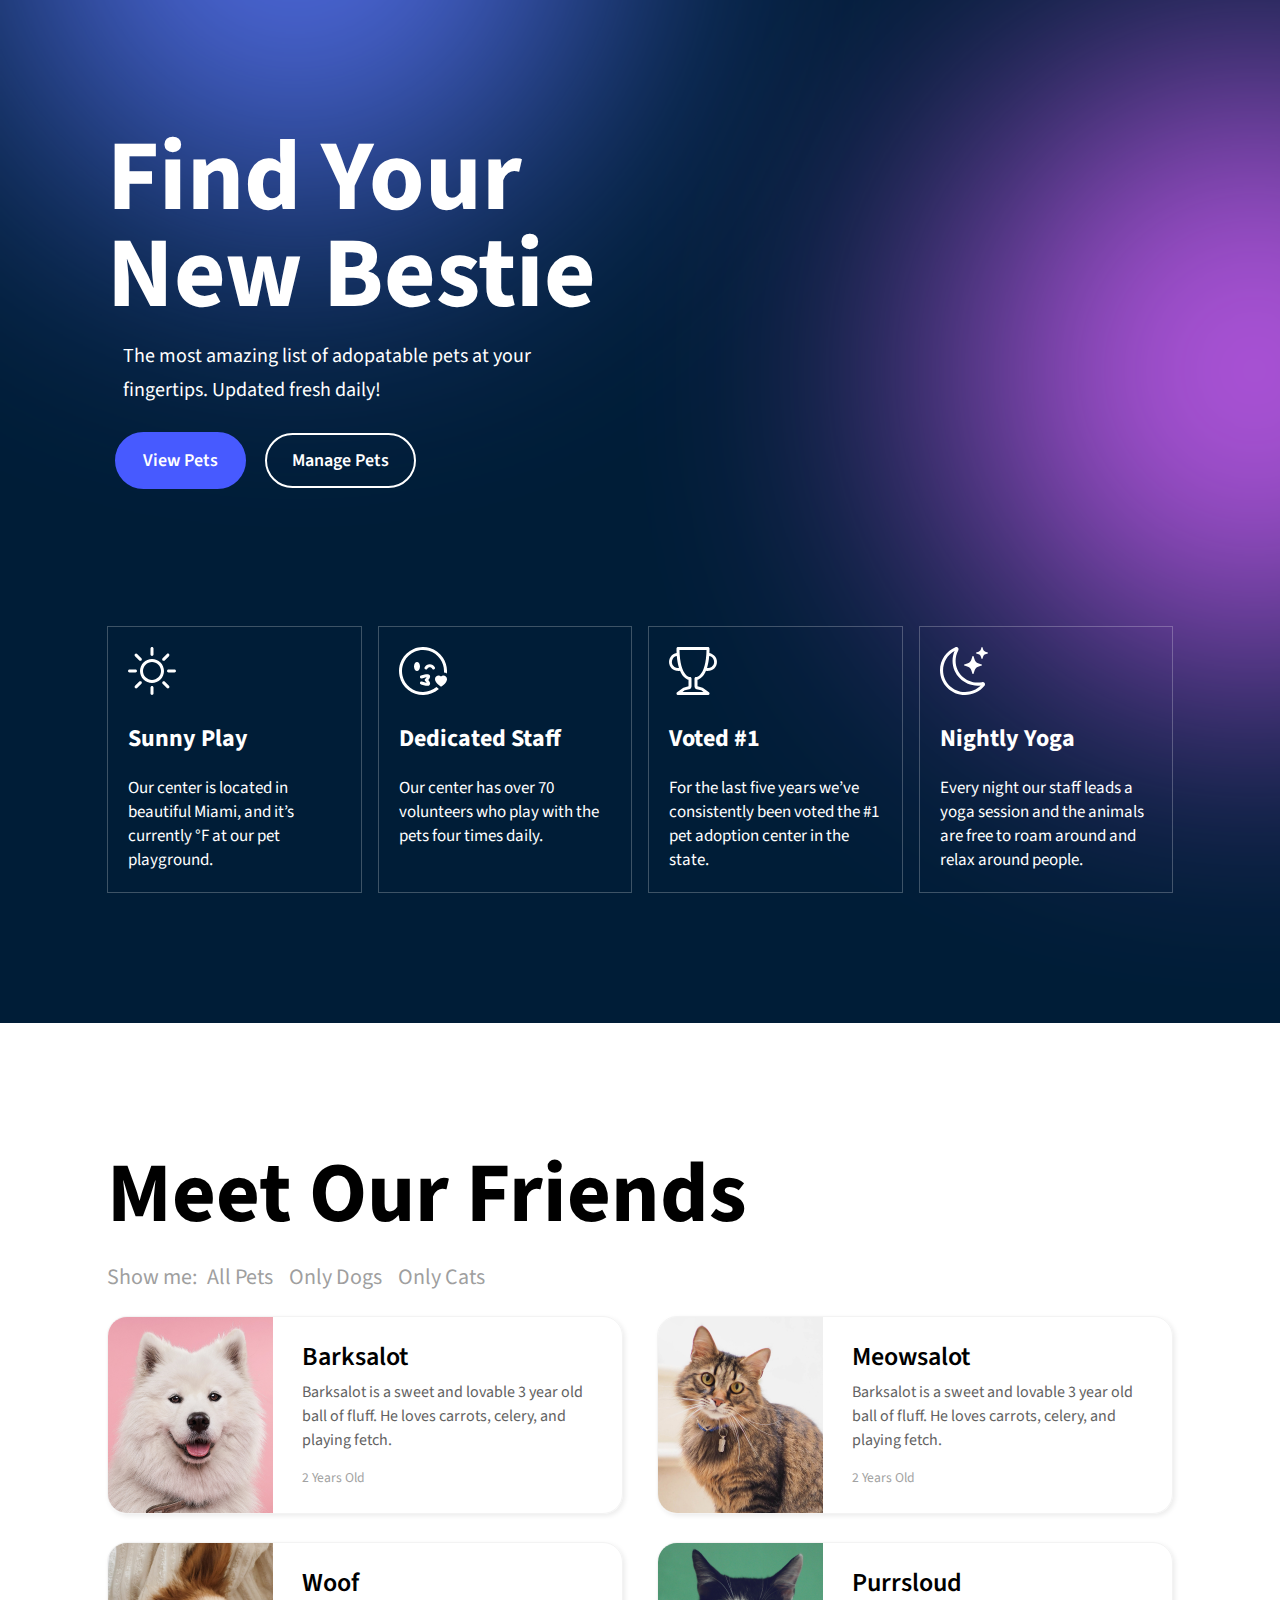
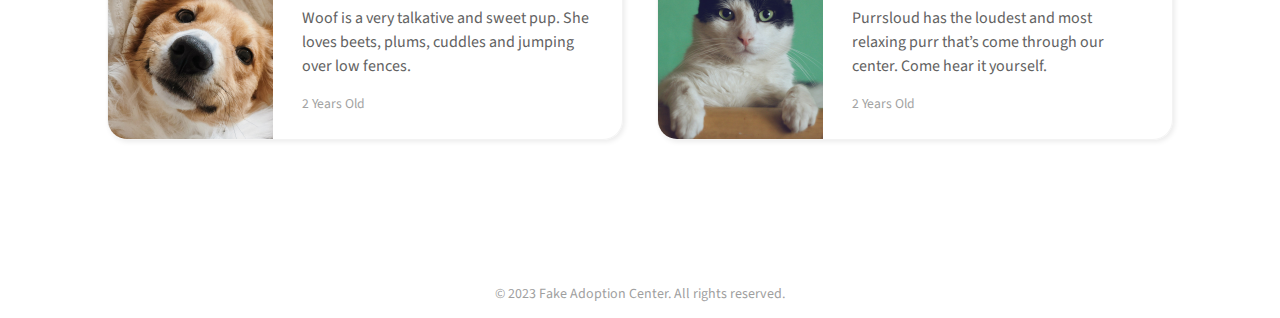
==== index.html @ d872408b "title test" ====
<!DOCTYPE html>
<html lang="en">

<head>
  <meta charset="UTF-8">
  <meta name="viewport" content="width=device-width, initial-scale=1.0">
  <link rel="preconnect" href="https://fonts.googleapis.com">
  <link rel="preconnect" href="https://fonts.gstatic.com" crossorigin>
  <link href="https://fonts.googleapis.com/css2?family=Source+Sans+3:ital,wght@0,200..900;1,200..900&display=swap"
    rel="stylesheet">
  <link rel="stylesheet" href="style.css">
  <title>Pet adoption center!!</title>
</head>

<body>
  <div class="top-section-wrapper">
    <div class="top-section">
      <div class="circle"></div>
      <div class="circle-two"></div>

      <div class="actual-top-content">
        <h1>Find Your New Bestie</h1>
        <p class="intro-text">The most amazing list of adopatable pets at your fingertips. Updated fresh daily!</p>
        <div class="intro-button">
          <a href="#view-pets" class="our-btn">View Pets</a>
          <a href="#" class="our-btn our-btn--outline">Manage Pets</a>
        </div>

        <div class="intro-features">
          <div class="intro-feature">
            <svg width="48" height="48" viewBox="0 0 48 48" fill="none" xmlns="http://www.w3.org/2000/svg">
              <g clip-path="url(#clip0_15_6)">
                <path
                  d="M24 33C21.6131 33 19.3239 32.0518 17.636 30.364C15.9482 28.6761 15 26.3869 15 24C15 21.6131 15.9482 19.3239 17.636 17.636C19.3239 15.9482 21.6131 15 24 15C26.3869 15 28.6761 15.9482 30.364 17.636C32.0518 19.3239 33 21.6131 33 24C33 26.3869 32.0518 28.6761 30.364 30.364C28.6761 32.0518 26.3869 33 24 33ZM24 36C27.1826 36 30.2348 34.7357 32.4853 32.4853C34.7357 30.2348 36 27.1826 36 24C36 20.8174 34.7357 17.7652 32.4853 15.5147C30.2348 13.2643 27.1826 12 24 12C20.8174 12 17.7652 13.2643 15.5147 15.5147C13.2643 17.7652 12 20.8174 12 24C12 27.1826 13.2643 30.2348 15.5147 32.4853C17.7652 34.7357 20.8174 36 24 36ZM24 0C24.3978 0 24.7794 0.158035 25.0607 0.43934C25.342 0.720644 25.5 1.10218 25.5 1.5V7.5C25.5 7.89782 25.342 8.27936 25.0607 8.56066C24.7794 8.84196 24.3978 9 24 9C23.6022 9 23.2206 8.84196 22.9393 8.56066C22.658 8.27936 22.5 7.89782 22.5 7.5V1.5C22.5 1.10218 22.658 0.720644 22.9393 0.43934C23.2206 0.158035 23.6022 0 24 0ZM24 39C24.3978 39 24.7794 39.158 25.0607 39.4393C25.342 39.7206 25.5 40.1022 25.5 40.5V46.5C25.5 46.8978 25.342 47.2794 25.0607 47.5607C24.7794 47.842 24.3978 48 24 48C23.6022 48 23.2206 47.842 22.9393 47.5607C22.658 47.2794 22.5 46.8978 22.5 46.5V40.5C22.5 40.1022 22.658 39.7206 22.9393 39.4393C23.2206 39.158 23.6022 39 24 39ZM48 24C48 24.3978 47.842 24.7794 47.5607 25.0607C47.2794 25.342 46.8978 25.5 46.5 25.5H40.5C40.1022 25.5 39.7206 25.342 39.4393 25.0607C39.158 24.7794 39 24.3978 39 24C39 23.6022 39.158 23.2206 39.4393 22.9393C39.7206 22.658 40.1022 22.5 40.5 22.5H46.5C46.8978 22.5 47.2794 22.658 47.5607 22.9393C47.842 23.2206 48 23.6022 48 24ZM9 24C9 24.3978 8.84196 24.7794 8.56066 25.0607C8.27936 25.342 7.89782 25.5 7.5 25.5H1.5C1.10218 25.5 0.720644 25.342 0.43934 25.0607C0.158035 24.7794 0 24.3978 0 24C0 23.6022 0.158035 23.2206 0.43934 22.9393C0.720644 22.658 1.10218 22.5 1.5 22.5H7.5C7.89782 22.5 8.27936 22.658 8.56066 22.9393C8.84196 23.2206 9 23.6022 9 24ZM40.971 7.029C41.2522 7.31029 41.4102 7.69175 41.4102 8.0895C41.4102 8.48725 41.2522 8.86871 40.971 9.15L36.729 13.395C36.5895 13.5343 36.424 13.6447 36.2419 13.72C36.0597 13.7953 35.8645 13.834 35.6674 13.8338C35.2694 13.8336 34.8878 13.6752 34.6065 13.3935C34.4672 13.254 34.3568 13.0885 34.2815 12.9064C34.2062 12.7242 34.1675 12.529 34.1677 12.3319C34.1679 11.9339 34.3263 11.5523 34.608 11.271L38.85 7.029C39.1313 6.74779 39.5128 6.58982 39.9105 6.58982C40.3082 6.58982 40.6897 6.74779 40.971 7.029ZM13.392 34.608C13.6732 34.8893 13.8312 35.2708 13.8312 35.6685C13.8312 36.0662 13.6732 36.4477 13.392 36.729L9.15 40.971C8.8671 41.2442 8.48819 41.3954 8.0949 41.392C7.7016 41.3886 7.32538 41.2308 7.04727 40.9527C6.76916 40.6746 6.61141 40.2984 6.60799 39.9051C6.60457 39.5118 6.75576 39.1329 7.029 38.85L11.271 34.608C11.5523 34.3268 11.9338 34.1688 12.3315 34.1688C12.7292 34.1688 13.1107 34.3268 13.392 34.608ZM40.971 40.971C40.6897 41.2522 40.3082 41.4102 39.9105 41.4102C39.5128 41.4102 39.1313 41.2522 38.85 40.971L34.608 36.729C34.3348 36.4461 34.1836 36.0672 34.187 35.6739C34.1904 35.2806 34.3482 34.9044 34.6263 34.6263C34.9044 34.3482 35.2806 34.1904 35.6739 34.187C36.0672 34.1836 36.4461 34.3348 36.729 34.608L40.971 38.85C41.2522 39.1313 41.4102 39.5128 41.4102 39.9105C41.4102 40.3082 41.2522 40.6897 40.971 40.971ZM13.392 13.395C13.1107 13.6762 12.7292 13.8342 12.3315 13.8342C11.9338 13.8342 11.5523 13.6762 11.271 13.395L7.029 9.15C6.88573 9.01163 6.77146 8.84611 6.69285 8.66311C6.61423 8.4801 6.57286 8.28327 6.57112 8.0841C6.56939 7.88493 6.60735 7.68741 6.68277 7.50307C6.75819 7.31872 6.86957 7.15125 7.01041 7.01041C7.15125 6.86957 7.31872 6.75819 7.50307 6.68277C7.68741 6.60735 7.88493 6.56939 8.0841 6.57112C8.28327 6.57286 8.4801 6.61423 8.66311 6.69285C8.84611 6.77146 9.01163 6.88573 9.15 7.029L13.392 11.271C13.5317 11.4103 13.6425 11.5759 13.7181 11.7581C13.7938 11.9403 13.8327 12.1357 13.8327 12.333C13.8327 12.5303 13.7938 12.7257 13.7181 12.9079C13.6425 13.0901 13.5317 13.2557 13.392 13.395Z"
                  fill="white" />
              </g>
              <defs>
                <clipPath id="clip0_15_6">
                  <rect width="48" height="48" fill="white" />
                </clipPath>
              </defs>
            </svg>
            <h2>Sunny Play</h2>

            <P>Our center is located in beautiful Miami, and it’s currently <span id="temperature-output"></span>°F at

              our pet playground.</P>
          </div>
          <div class="intro-feature">
            <svg width="48" height="48" viewBox="0 0 48 48" fill="none" xmlns="http://www.w3.org/2000/svg">
              <g clip-path="url(#clip0_15_29)">
                <path fill-rule="evenodd" clip-rule="evenodd"
                  d="M37.479 40.104C33.7639 43.213 29.0881 44.9419 24.244 44.9977C19.4 45.0536 14.6856 43.433 10.8997 40.4105C7.11388 37.3881 4.48942 33.1497 3.47109 28.4135C2.45275 23.6774 3.10317 18.7349 5.31214 14.4234C7.5211 10.112 11.1527 6.69687 15.5917 4.75677C20.0306 2.81666 25.0037 2.4709 29.6684 3.77808C34.3331 5.08526 38.4024 7.96498 41.1867 11.9293C43.971 15.8935 45.2991 20.6985 44.946 25.53C45.978 25.629 46.986 25.971 47.871 26.514C48.458 20.9469 47.0804 15.3497 43.9766 10.6909C40.8728 6.03218 36.2382 2.60494 30.8745 1.00222C25.5109 -0.600492 19.7557 -0.277844 14.6048 1.91434C9.45393 4.10652 5.23138 8.03032 2.66779 13.0068C0.104206 17.9833 -0.639128 23.6994 0.566406 29.166C1.77194 34.6326 4.8505 39.5059 9.2694 42.9426C13.6883 46.3792 19.1695 48.1631 24.7647 47.9855C30.3599 47.8079 35.7169 45.68 39.909 41.97C39.0627 41.3968 38.2512 40.7737 37.479 40.104ZM26.286 30.444C25.1654 30.7128 24.0574 31.0311 22.965 31.398C22.7757 31.4677 22.5743 31.4985 22.3729 31.4886C22.1714 31.4787 21.974 31.4282 21.7925 31.3403C21.611 31.2523 21.4491 31.1286 21.3164 30.9766C21.1838 30.8247 21.0832 30.6475 21.0206 30.4557C20.9581 30.264 20.9348 30.0616 20.9523 29.8606C20.9697 29.6597 21.0275 29.4643 21.1222 29.2862C21.2169 29.1081 21.3466 28.9509 21.5034 28.8241C21.6602 28.6973 21.841 28.6034 22.035 28.548C23.175 28.173 24.441 27.786 25.611 27.519C26.721 27.261 27.951 27.06 28.92 27.195C29.4 27.261 30.102 27.45 30.603 28.053C31.167 28.731 31.164 29.544 30.996 30.168C30.7942 30.8115 30.4792 31.414 30.066 31.947C29.835 32.268 29.562 32.607 29.241 32.976C29.562 33.348 29.838 33.696 30.069 34.017C30.495 34.608 30.837 35.208 30.999 35.802C31.164 36.426 31.167 37.239 30.603 37.92C30.099 38.52 29.391 38.706 28.914 38.772C27.945 38.901 26.715 38.691 25.608 38.433C24.4031 38.1378 23.2111 37.7925 22.035 37.398C21.841 37.3426 21.6602 37.2487 21.5034 37.1219C21.3466 36.9951 21.2169 36.8379 21.1222 36.6598C21.0275 36.4817 20.9697 36.2863 20.9523 36.0854C20.9348 35.8844 20.9581 35.682 21.0206 35.4903C21.0832 35.2985 21.1838 35.1213 21.3164 34.9694C21.4491 34.8174 21.611 34.6937 21.7925 34.6057C21.974 34.5178 22.1714 34.4673 22.3729 34.4574C22.5743 34.4475 22.7757 34.4783 22.965 34.548C24.078 34.908 25.248 35.268 26.292 35.511C26.82 35.634 27.267 35.718 27.63 35.763C27.1687 35.1452 26.6655 34.5598 26.124 34.011C25.8544 33.7305 25.7044 33.3563 25.7055 32.9673C25.7066 32.5783 25.8588 32.2049 26.13 31.926C26.6693 31.3843 27.1705 30.8059 27.63 30.195C27.1781 30.2541 26.7295 30.3392 26.286 30.444ZM28.584 30.183L28.575 30.18L28.566 30.177C28.578 30.177 28.584 30.183 28.584 30.183ZM28.59 35.784L28.572 35.787C28.5778 35.7845 28.5838 35.7825 28.59 35.781V35.784ZM18 24C19.656 24 21 21.984 21 19.5C21 17.016 19.656 15 18 15C16.344 15 15 17.016 15 19.5C15 21.984 16.344 24 18 24ZM26.271 22.311C26.4432 22.4067 26.6325 22.4676 26.8282 22.4902C27.0239 22.5128 27.2221 22.4966 27.4115 22.4425C27.601 22.3885 27.7779 22.2976 27.9322 22.1752C28.0866 22.0528 28.2153 21.9012 28.311 21.729C28.5479 21.2867 28.8992 20.9161 29.3282 20.6559C29.7572 20.3958 30.2483 20.2556 30.75 20.25C31.767 20.25 32.685 20.82 33.189 21.729C33.3823 22.0767 33.7059 22.3334 34.0885 22.4425C34.471 22.5516 34.8813 22.5043 35.229 22.311C35.5767 22.1177 35.8333 21.7941 35.9425 21.4115C36.0516 21.029 36.0043 20.6187 35.811 20.271C35.3142 19.3613 34.5827 18.6013 33.6927 18.07C32.8026 17.5387 31.7865 17.2556 30.75 17.25C28.56 17.25 26.682 18.486 25.689 20.271C25.5933 20.4432 25.5324 20.6325 25.5098 20.8282C25.4872 21.0239 25.5034 21.2221 25.5575 21.4115C25.6115 21.601 25.7023 21.7779 25.8248 21.9322C25.9472 22.0866 26.0988 22.2153 26.271 22.311ZM42 29.484C45.33 26.064 53.652 32.052 42 39.75C30.348 32.052 38.67 26.064 42 29.487V29.484Z"
                  fill="white" />
              </g>
              <defs>
                <clipPath id="clip0_15_29">
                  <rect width="48" height="48" fill="white" />
                </clipPath>
              </defs>
            </svg>
            <h2>Dedicated Staff</h2>
            <P>Our center has over 70 volunteers who play with the pets four times daily.</P>
          </div>
          <div class="intro-feature">
            <svg width="48" height="48" viewBox="0 0 48 48" fill="none" xmlns="http://www.w3.org/2000/svg">
              <g clip-path="url(#clip0_15_31)">
                <path
                  d="M7.5 1.5C7.5 1.10218 7.65804 0.720644 7.93934 0.43934C8.22065 0.158035 8.60218 0 9 0L39 0C39.3978 0 39.7794 0.158035 40.0607 0.43934C40.342 0.720644 40.5 1.10218 40.5 1.5C40.5 3.114 40.464 4.65 40.398 6.108C41.5834 6.30429 42.7175 6.73596 43.7334 7.37754C44.7493 8.01912 45.6265 8.85764 46.3131 9.84363C46.9998 10.8296 47.4821 11.9431 47.7316 13.1185C47.981 14.2938 47.9926 15.5072 47.7657 16.6872C47.5387 17.8671 47.0778 18.9896 46.4101 19.9885C45.7424 20.9874 44.8814 21.8426 43.8779 22.5034C42.8744 23.1643 41.7488 23.6176 40.5674 23.8365C39.3859 24.0554 38.1726 24.0355 36.999 23.778C34.629 29.373 31.365 32.109 28.5 32.811V39.33L32.775 40.398C33.357 40.542 33.906 40.803 34.386 41.163L39.9 45.3C40.1519 45.4889 40.3379 45.7522 40.4318 46.0527C40.5256 46.3533 40.5226 46.6757 40.423 46.9743C40.3235 47.273 40.1325 47.5328 39.8771 47.7169C39.6217 47.9009 39.3148 48 39 48H9C8.68518 48 8.37834 47.9009 8.12294 47.7169C7.86754 47.5328 7.67653 47.273 7.57698 46.9743C7.47742 46.6757 7.47436 46.3533 7.56823 46.0527C7.6621 45.7522 7.84814 45.4889 8.1 45.3L13.614 41.163C14.094 40.803 14.643 40.542 15.225 40.398L19.5 39.33V32.811C16.635 32.109 13.371 29.373 11.001 23.775C9.82676 24.0339 8.61255 24.0548 7.43008 23.8366C6.2476 23.6184 5.12084 23.1655 4.11634 22.5045C3.11184 21.8436 2.24997 20.9881 1.58162 19.9885C0.913275 18.9889 0.452009 17.8655 0.225066 16.6847C-0.00187797 15.5039 0.0101017 14.2895 0.260297 13.1134C0.510493 11.9373 0.993831 10.8232 1.68177 9.83701C2.3697 8.85081 3.24829 8.01245 4.26563 7.37146C5.28298 6.73047 6.41845 6.29984 7.605 6.105C7.53438 4.57102 7.49937 3.03561 7.5 1.5ZM7.797 9.12C6.23156 9.40643 4.84402 10.303 3.93963 11.6125C3.03523 12.922 2.68807 14.5371 2.9745 16.1025C3.26094 17.6679 4.15751 19.0555 5.46698 19.9599C6.77645 20.8643 8.39156 21.2114 9.957 20.925C8.958 17.775 8.193 13.887 7.797 9.12ZM38.046 20.925C39.6114 21.2114 41.2266 20.8643 42.536 19.9599C43.8455 19.0555 44.7421 17.6679 45.0285 16.1025C45.3149 14.5371 44.9678 12.922 44.0634 11.6125C43.159 10.303 41.7714 9.40643 40.206 9.12C39.807 13.89 39.042 17.775 38.046 20.925ZM10.512 3C10.533 4.551 10.59 6.018 10.68 7.407C11.07 13.491 12.051 18.045 13.29 21.408C15.882 28.44 19.452 30 21 30C21.3978 30 21.7794 30.158 22.0607 30.4393C22.342 30.7206 22.5 31.1022 22.5 31.5V39.33C22.5 39.9988 22.2765 40.6484 21.865 41.1756C21.4536 41.7029 20.8777 42.0775 20.229 42.24L15.951 43.308C15.7568 43.3563 15.5742 43.443 15.414 43.563L13.5 45H34.5L32.586 43.563C32.4249 43.4427 32.2412 43.356 32.046 43.308L27.771 42.24C27.1223 42.0775 26.5464 41.7029 26.135 41.1756C25.7235 40.6484 25.5 39.9988 25.5 39.33V31.5C25.5 31.1022 25.658 30.7206 25.9393 30.4393C26.2206 30.158 26.6022 30 27 30C28.548 30 32.118 28.44 34.71 21.408C35.949 18.048 36.93 13.488 37.32 7.407C37.41 6.018 37.467 4.551 37.488 3H10.512Z"
                  fill="white" />
              </g>
              <defs>
                <clipPath id="clip0_15_31">
                  <rect width="48" height="48" fill="white" />
                </clipPath>
              </defs>
            </svg>
            <h2>Voted #1</h2>
            <P>For the last five years we’ve consistently been voted the #1 pet adoption center in the state.</P>
          </div>
          <div class="intro-feature">
            <svg width="48" height="48" viewBox="0 0 48 48" fill="none" xmlns="http://www.w3.org/2000/svg">
              <g clip-path="url(#clip0_15_33)">
                <path
                  d="M18 0.83401C18.2928 1.18985 18.4722 1.62533 18.515 2.08418C18.5578 2.54303 18.462 3.00417 18.24 3.40801C16.5056 6.59243 15.5998 10.1619 15.606 13.788C15.606 25.851 25.44 35.619 37.56 35.619C39.141 35.619 40.68 35.454 42.159 35.139C42.6124 35.0408 43.0846 35.0784 43.5168 35.247C43.949 35.4156 44.3219 35.7077 44.589 36.087C44.871 36.4814 45.0147 36.9578 44.9979 37.4423C44.9811 37.9268 44.8046 38.3922 44.496 38.766C42.1431 41.6563 39.1747 43.9851 35.8075 45.5826C32.4403 47.18 28.759 48.0059 25.032 48C11.202 48 0 36.858 0 23.13C0 12.798 6.342 3.93601 15.372 0.18001C15.8218 -0.0100939 16.3212 -0.049112 16.795 0.0688175C17.2689 0.186747 17.6918 0.455256 18 0.83401ZM14.574 3.93301C11.1018 5.7955 8.19911 8.56394 6.17439 11.9441C4.14968 15.3243 3.0786 19.1898 3.075 23.13C3.075 35.19 12.912 44.958 25.032 44.958C27.9343 44.963 30.8088 44.3924 33.4892 43.2791C36.1695 42.1657 38.6024 40.5319 40.647 38.472C39.636 38.598 38.607 38.661 37.56 38.661C23.73 38.661 12.531 27.519 12.531 13.791C12.531 10.29 13.257 6.95701 14.574 3.93301Z"
                  fill="white" />
                <path
                  d="M32.382 9.44399C32.425 9.31408 32.5079 9.20102 32.6188 9.12089C32.7298 9.04076 32.8632 8.99763 33 8.99763C33.1369 8.99763 33.2702 9.04076 33.3812 9.12089C33.4921 9.20102 33.575 9.31408 33.618 9.44399L34.779 12.93C35.298 14.484 36.516 15.702 38.07 16.221L41.556 17.382C41.6859 17.425 41.799 17.5079 41.8791 17.6188C41.9592 17.7298 42.0024 17.8631 42.0024 18C42.0024 18.1368 41.9592 18.2702 41.8791 18.3812C41.799 18.4921 41.6859 18.575 41.556 18.618L38.07 19.779C37.3036 20.0343 36.6072 20.4647 36.0359 21.0359C35.4647 21.6071 35.0344 22.3036 34.779 23.07L33.618 26.556C33.575 26.6859 33.4921 26.799 33.3812 26.8791C33.2702 26.9592 33.1369 27.0024 33 27.0024C32.8632 27.0024 32.7298 26.9592 32.6188 26.8791C32.5079 26.799 32.425 26.6859 32.382 26.556L31.221 23.07C30.9657 22.3036 30.5353 21.6071 29.9641 21.0359C29.3929 20.4647 28.6964 20.0343 27.93 19.779L24.444 18.618C24.3141 18.575 24.201 18.4921 24.1209 18.3812C24.0408 18.2702 23.9977 18.1368 23.9977 18C23.9977 17.8631 24.0408 17.7298 24.1209 17.6188C24.201 17.5079 24.3141 17.425 24.444 17.382L27.93 16.221C28.6964 15.9656 29.3929 15.5353 29.9641 14.9641C30.5353 14.3928 30.9657 13.6964 31.221 12.93L32.382 9.44399ZM41.589 0.296994C41.6186 0.211573 41.6741 0.137502 41.7478 0.0850788C41.8214 0.0326558 41.9096 0.00448608 42 0.00448608C42.0904 0.00448608 42.1786 0.0326558 42.2522 0.0850788C42.3259 0.137502 42.3814 0.211573 42.411 0.296994L43.185 2.61899C43.53 3.65699 44.343 4.46999 45.381 4.81499L47.703 5.58899C47.7884 5.61861 47.8625 5.6741 47.9149 5.74776C47.9674 5.82142 47.9955 5.90958 47.9955 5.99999C47.9955 6.0904 47.9674 6.17857 47.9149 6.25222C47.8625 6.32588 47.7884 6.38138 47.703 6.41099L45.381 7.18499C44.8695 7.35516 44.4047 7.64224 44.0235 8.02344C43.6423 8.40464 43.3552 8.86946 43.185 9.38099L42.411 11.703C42.3814 11.7884 42.3259 11.8625 42.2522 11.9149C42.1786 11.9673 42.0904 11.9955 42 11.9955C41.9096 11.9955 41.8214 11.9673 41.7478 11.9149C41.6741 11.8625 41.6186 11.7884 41.589 11.703L40.815 9.38099C40.6448 8.86946 40.3578 8.40464 39.9766 8.02344C39.5954 7.64224 39.1305 7.35516 38.619 7.18499L36.297 6.41099C36.2116 6.38138 36.1375 6.32588 36.0851 6.25222C36.0327 6.17857 36.0045 6.0904 36.0045 5.99999C36.0045 5.90958 36.0327 5.82142 36.0851 5.74776C36.1375 5.6741 36.2116 5.61861 36.297 5.58899L38.619 4.81499C39.657 4.46999 40.47 3.65699 40.815 2.61899L41.589 0.299994V0.296994Z"
                  fill="white" />
              </g>
              <defs>
                <clipPath id="clip0_15_33">
                  <rect width="48" height="48" fill="white" />
                </clipPath>
              </defs>
            </svg>
            <h2>Nightly Yoga</h2>
            <P>Every night our staff leads a yoga session and the animals are free to roam around and relax around
              people.
            </P>
          </div>
        </div>
      </div>
    </div>
  </div>
  <div class="page-section" id="view-pets">
    <div class="page-section-inner">
      <h2 class="page-section-title">Meet Our Friends</h2>
      <div class="pet-filter">
        <p>Show me:
          <button>All Pets</button>
          <button>Only Dogs</button>
          <button>Only Cats</button>
        </p>
      </div>

      <div class="list-of-pets">
        <div class="pet-card">
          <div class="pet-card-text">
            <h3>Barksalot</h3>
            <p class="pet-description">
              Barksalot is a sweet and
              lovable 3 year old ball of fluff. He loves carrots,
              celery, and playing fetch.

            </p>
            <p class="pet-age">2 Years Old</p>
          </div>
          <div class="pet-card-photo">
            <img src="images/dog1.jpg" alt="dog">
          </div>
        </div>

        <div class="pet-card">
          <div class="pet-card-text">
            <h3>Meowsalot</h3>
            <p class="pet-description">
              Barksalot is a sweet and
              lovable 3 year old ball of fluff. He loves carrots, celery, and playing fetch.
            </p>
            <p class="pet-age">2 Years Old</p>
          </div>
          <div class="pet-card-photo">
            <img src="images/cat1.jpg" alt="cat">
          </div>
        </div>

        <div class="pet-card">
          <div class="pet-card-text">
            <h3>Woof</h3>
            <p class="pet-description">
              Woof is a very talkative and sweet pup. She loves beets, plums, cuddles and jumping over low fences.
            </p>
            <p class="pet-age">2 Years Old</p>
          </div>
          <div class="pet-card-photo">
            <img src="images/dog2.jpg" alt="dog">
          </div>
        </div>

        <div class="pet-card">
          <div class="pet-card-text">
            <h3>Purrsloud</h3>
            <p class="pet-description">
              Purrsloud has the loudest and most relaxing purr that’s come
              through our center. Come hear it yourself.
            </p>
            <p class="pet-age">2 Years Old</p>
          </div>
          <div class="pet-card-photo">
            <img src="images/cat2.jpg" alt="cat">
          </div>
        </div>
      </div>

    </div>
  </div>
  </div>
  <footer class="site-footer">
    <p>&copy; 2023 Fake Adoption Center. All rights reserved.</p>
  </footer>
  <script src="main.js"></script>
</body>

</html>
---- style.css ----
body,
html{
    margin:0;
    padding:0;
    background-color:#fff;
}
html{
    scroll-behavior: smooth;
}
body{
   font-family: "Source Sans 3", sans-serif;
 }
.top-section-wrapper{
    overflow: hidden;
    color:white;
    background-color:#001D37;
    padding-left: 16px;
    padding-right: 16px;
  }
.top-section{
    color:white;
    padding-top:80px;
    padding-bottom:80px;
    max-width:1066px;
    margin:0 auto;
    position: relative;
}
.top-section h1{
    font-size:4rem;
    margin:0;
    line-height: 97.3%;
    max-width:525px;
}
.intro-text{
    font-size: 1.25rem;
    line-height: 169.3%;
    margin:1rem;
    max-width:435px;
}
.intro-button{
    margin-bottom:50px;
}
.our-btn{
    display: inline-block;
    font-size: 1.125rem;
    font-weight:600;
    background-color: #475aff;
    color:#fff;
    text-decoration: none;
    padding:13px 25px;
    border-radius:1000px;
    margin:.5rem;
    border:3px solid #475aff;
    transition:background-color .3s ease-out, border .3s ease-out;
}
.our-btn:hover{
    border:3px solid #2e40e2;
    background-color: #2e40e2;
}
.our-btn--outline{
   background-color:transparent;
   border:2px solid white;
   transition:background-color .3s ease-out, border .3s ease-out,color .3s ease-out;
}
.our-btn--outline:hover{
    background-color: white;
    color:#2e40e2;
    border:2px solid white;
}
.utility-mr{
    margin-right:10px;
}
.intro-feature{
    border:1px solid rgba(255, 255, 255, .24)
}
.intro-feature p{
   margin:0;
   font-size:1.0625rem;
   padding:20px;
}
.intro-features{
    display:grid;
    /* grid-template-columns: 1fr; */
   row-gap:16px;
}
@media screen and (min-width:580px){
    .intro-features{
        display:grid;
        grid-template-columns: 1fr 1fr;
        column-gap:16px;
    }
}
@media screen and (min-width:900px){
    .intro-features{
        grid-template-columns: 1fr 1fr 1fr 1fr;
      }
}
svg{
    margin:20px;
}
.intro-feature h2{
    margin:0 0 0 20px;
    font-size:1.5rem;
}
.circle{
    width: 617px;
    height: 617px;
    background:#D660FF;
    opacity:85%;
    border-radius: 50%;
    filter:blur(150px);
    position:absolute;
    top:62px;
    right:-390px;
}
.circle-two{
    width: 617px;
    height: 617px;
    background:#6079ff;
    opacity:85%;
    border-radius: 50%;
    filter:blur(150px);
    position:absolute;
    top:-400px;
    left:-120px;
}
.actual-top-content{
    z-index: 5;
    position:relative
}
.page-section-title{
    font-size:4rem;
    margin:0;
    line-height: 1;
}
.page-section{
    background-color:#fff;
    padding:60px 16px;
}
.page-section-inner{
    max-width:1066px;
    margin:0 auto;
}
.pet-filter{
    color:#9f9f9f;
    font-size:1.15rem;
}
.pet-filter button{
    background-color: transparent;
    font-family: "Source Sans 3", sans-serif;
    border:none;
    font-size:1.15rem;
    color:#9f9f9f;
}
.site-footer{
    text-align: center;
    font-size: 0.875rem;
    margin:0;
    padding:0;
    color:#9f9f9f;
}                          
.list-of-pets{
  display:grid;
  grid-template-columns: repeat(auto-fit,minmax(390px,1fr));
  column-gap: 34px;
  row-gap:16px;
}
.pet-card{
  overflow: hidden;
  display:grid;
  grid-template-columns:165px 1fr;
  border-radius: 20px;
  border:1px solid #f3f3f3;
  box-shadow: 2px 2px 5px 0px rgba(0,0,0,0.08);
}
.pet-card-photo{
  order:1;
  grid-row:1;
}
.pet-card-photo img{
  height:100%;
  width:100%;
  display:block;
  object-fit: cover;
}
.pet-card-text{
  padding:18px 16px;
}
.pet-card-text h3{
  margin:0 0 5px 0;
  font-size: 1.625rem;
  font-weight: 600;
}
.pet-description{
  font-size:.9rem;
  margin:0 0 1rem 0;
  color:#626262;
  line-height: 150%;;
}
.pet-age{
  color:#a2a2a2;
  font-size:.85rem;
  margin:0;
}
@media screen and (min-width:600px){
    .top-section h1{
     font-size:6.25rem;
    } 
    .top-section{
     padding-top:130px;
     padding-bottom:130px;
    }
    .intro-button{
        margin-bottom:129px;
    }
    .page-section{
        background-color:#fff;
        padding:130px 16px;
    }
    .page-section-title{
        font-size:5.31rem;
    }
    .pet-filter{
        font-size:1.375rem;
    }
    .pet-filter button{
        font-size:1.375rem;
    }
    .list-of-pets{
        row-gap:28px;
      }
      .pet-card-text{
        padding:21px 29px;
      }
      .pet-description{
        font-size:1rem;}
 }
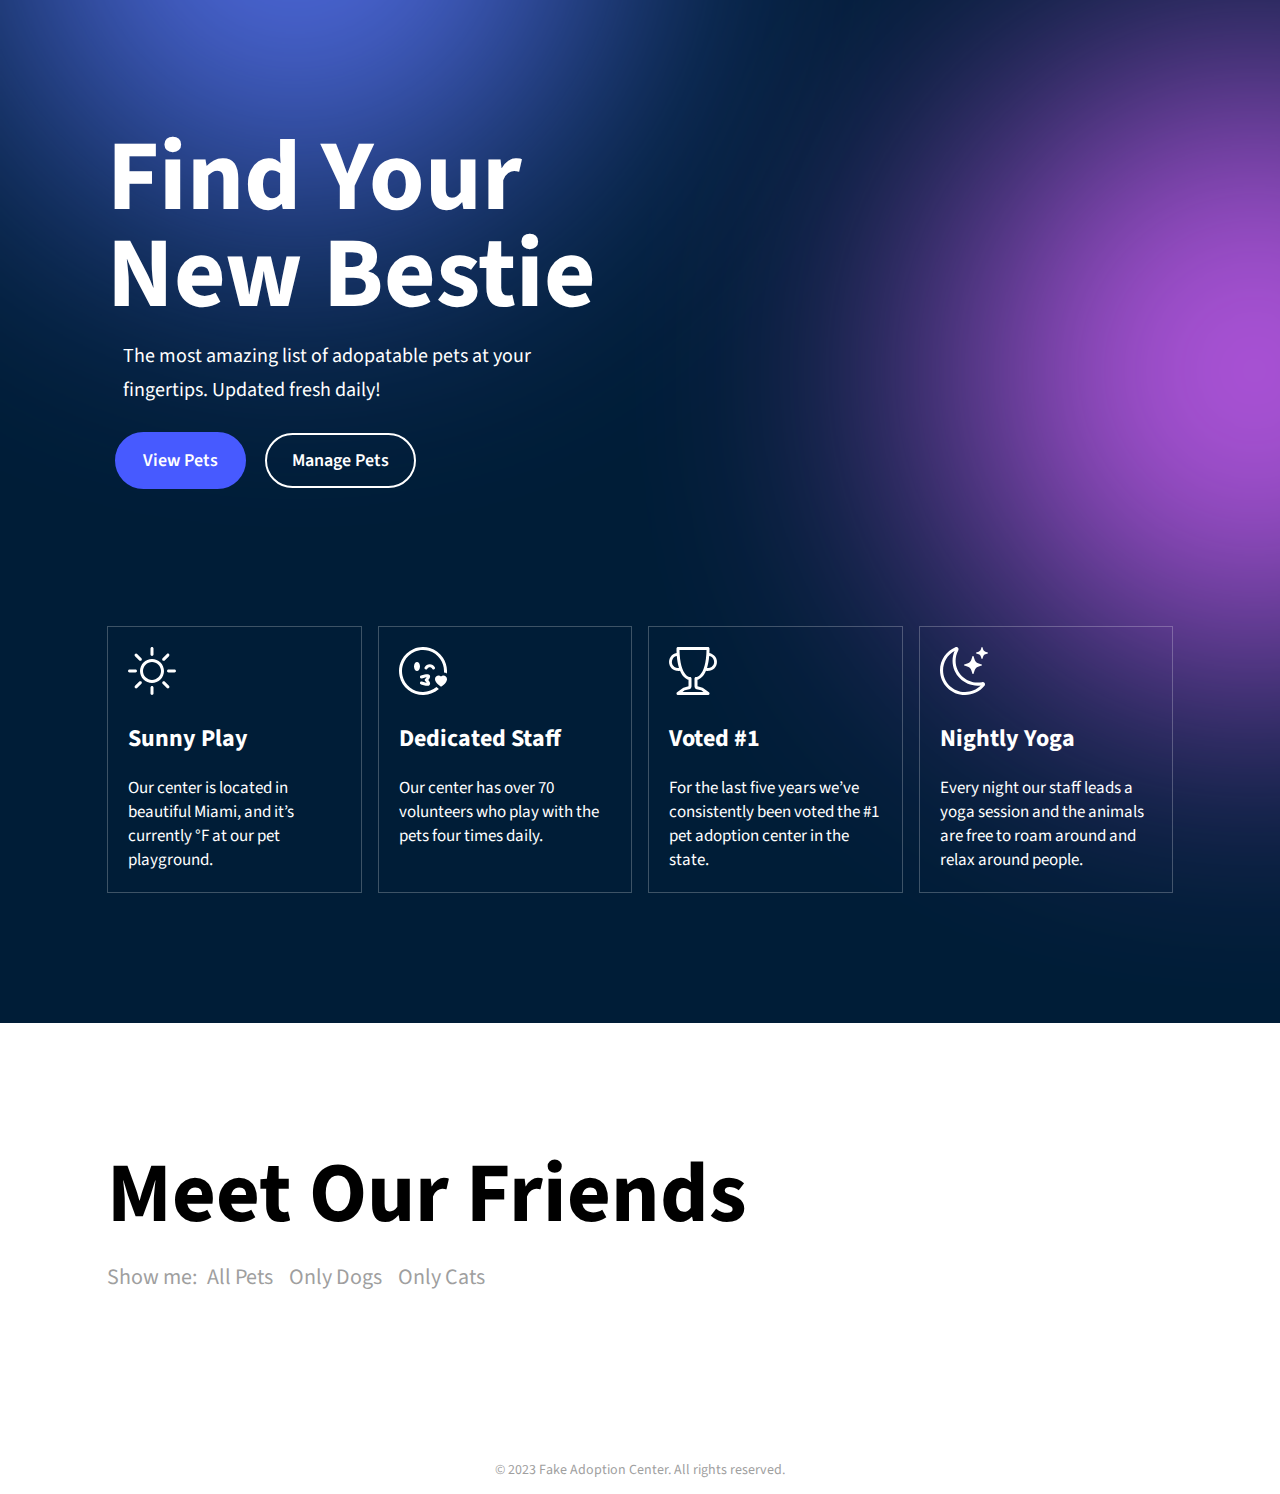
==== commit 69ad0f5d: "Turned pet card into a JS template" ====
--- a/index.html
+++ b/index.html
@@ -115,62 +115,24 @@
       </div>
 
       <div class="list-of-pets">
-        <div class="pet-card">
-          <div class="pet-card-text">
-            <h3>Barksalot</h3>
-            <p class="pet-description">
-              Barksalot is a sweet and
-              lovable 3 year old ball of fluff. He loves carrots,
-              celery, and playing fetch.
 
-            </p>
-            <p class="pet-age">2 Years Old</p>
+        <template id="pet-card-template">
+          <div class="pet-card">
+            <div class="pet-card-text">
+              <h3></h3>
+              <p class="pet-description">
+                Barksalot is a sweet and
+                lovable 3 year old ball of fluff. He loves carrots,
+                celery, and playing fetch.
+              </p>
+              <p class="pet-age">2 Years Old</p>
+            </div>
+            <div class="pet-card-photo">
+              <img src="images/dog1.jpg" alt="dog">
+            </div>
           </div>
-          <div class="pet-card-photo">
-            <img src="images/dog1.jpg" alt="dog">
-          </div>
-        </div>
+        </template>
 
-        <div class="pet-card">
-          <div class="pet-card-text">
-            <h3>Meowsalot</h3>
-            <p class="pet-description">
-              Barksalot is a sweet and
-              lovable 3 year old ball of fluff. He loves carrots, celery, and playing fetch.
-            </p>
-            <p class="pet-age">2 Years Old</p>
-          </div>
-          <div class="pet-card-photo">
-            <img src="images/cat1.jpg" alt="cat">
-          </div>
-        </div>
-
-        <div class="pet-card">
-          <div class="pet-card-text">
-            <h3>Woof</h3>
-            <p class="pet-description">
-              Woof is a very talkative and sweet pup. She loves beets, plums, cuddles and jumping over low fences.
-            </p>
-            <p class="pet-age">2 Years Old</p>
-          </div>
-          <div class="pet-card-photo">
-            <img src="images/dog2.jpg" alt="dog">
-          </div>
-        </div>
-
-        <div class="pet-card">
-          <div class="pet-card-text">
-            <h3>Purrsloud</h3>
-            <p class="pet-description">
-              Purrsloud has the loudest and most relaxing purr that’s come
-              through our center. Come hear it yourself.
-            </p>
-            <p class="pet-age">2 Years Old</p>
-          </div>
-          <div class="pet-card-photo">
-            <img src="images/cat2.jpg" alt="cat">
-          </div>
-        </div>
       </div>
 
     </div>
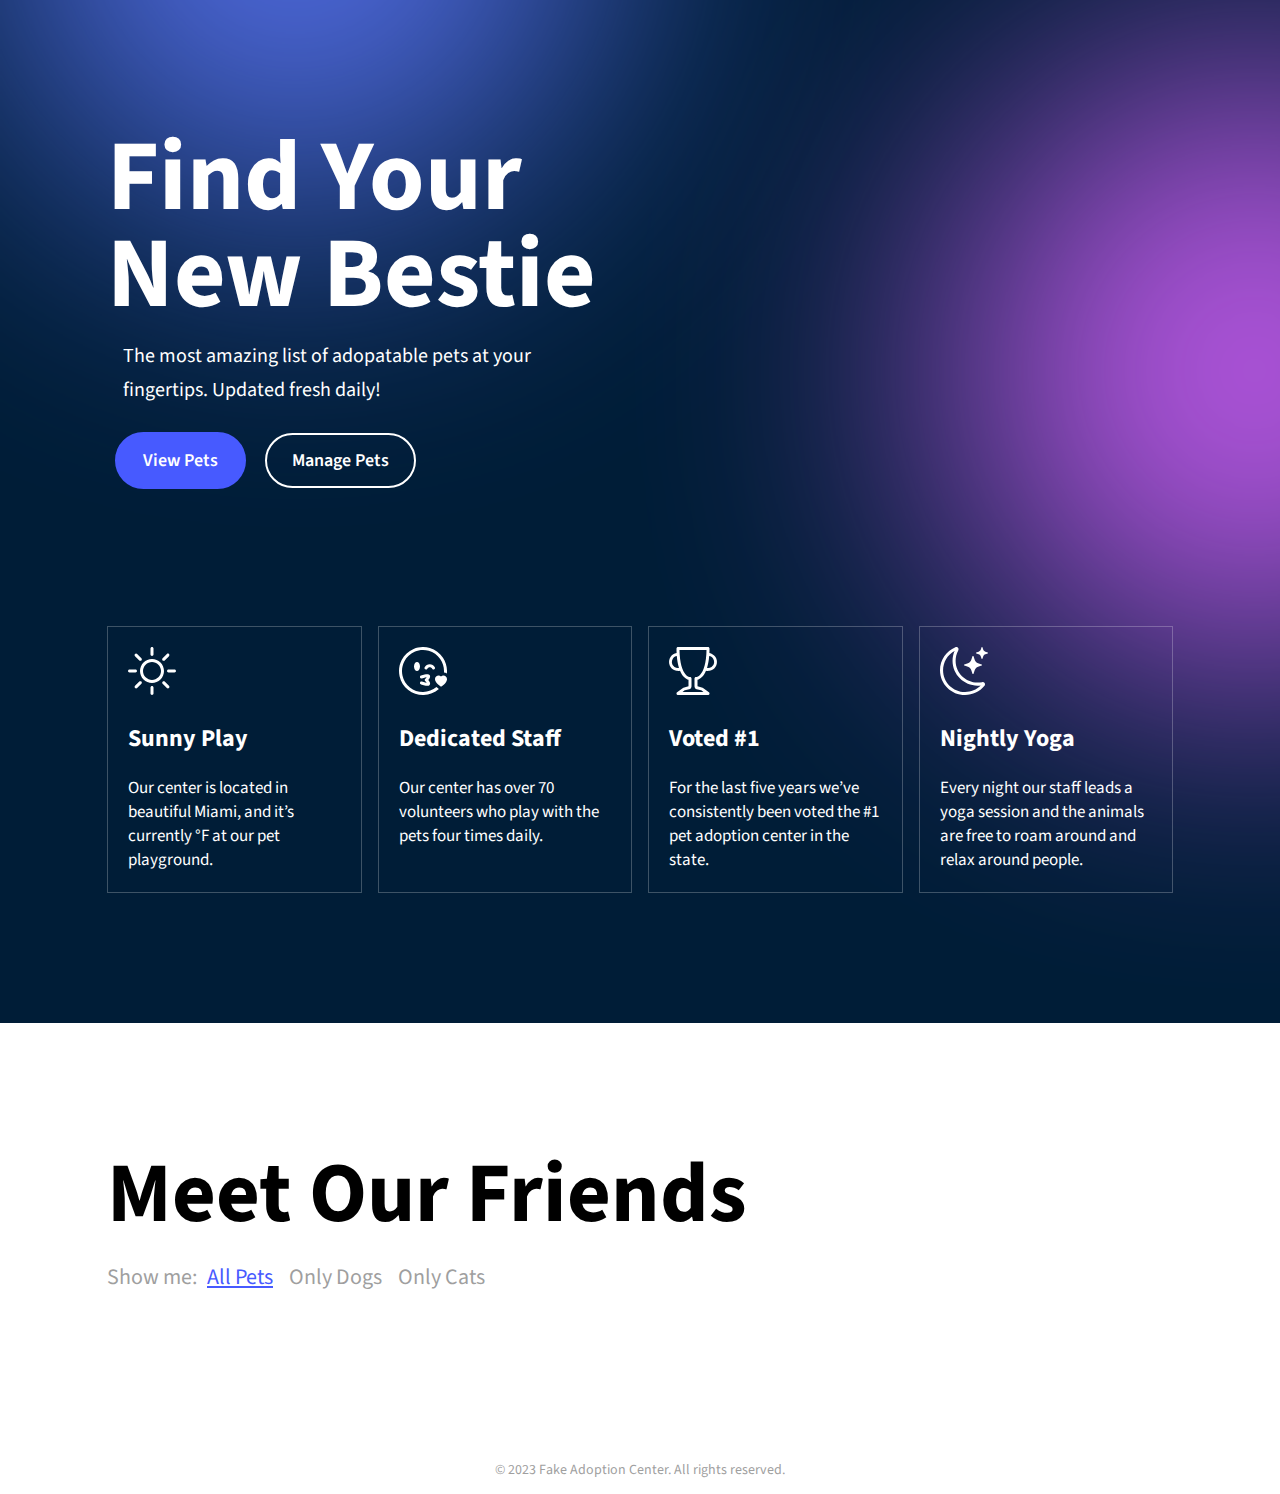
==== commit f139c012: "added active styleing to current filter button" ====
--- a/index.html
+++ b/index.html
@@ -108,7 +108,7 @@
       <h2 class="page-section-title">Meet Our Friends</h2>
       <div class="pet-filter">
         <p>Show me:
-          <button>All Pets</button>
+          <button class="active">All Pets</button>
           <button>Only Dogs</button>
           <button>Only Cats</button>
         </p>
@@ -121,14 +121,11 @@
             <div class="pet-card-text">
               <h3></h3>
               <p class="pet-description">
-                Barksalot is a sweet and
-                lovable 3 year old ball of fluff. He loves carrots,
-                celery, and playing fetch.
               </p>
-              <p class="pet-age">2 Years Old</p>
+              <p class="pet-age"></p>
             </div>
             <div class="pet-card-photo">
-              <img src="images/dog1.jpg" alt="dog">
+              <img src="" alt="">
             </div>
           </div>
         </template>
--- a/style.css
+++ b/style.css
@@ -152,6 +152,17 @@
     font-size:1.15rem;
     color:#9f9f9f;
 }
+.pet-filter .active,
+.pet-filter .active:hover {
+    color:#475aff;
+    text-decoration: underline;
+    cursor: pointer;
+}
+
+.pet-filter button:hover{
+    color:#7d7d7d;
+
+}
 .site-footer{
     text-align: center;
     font-size: 0.875rem;
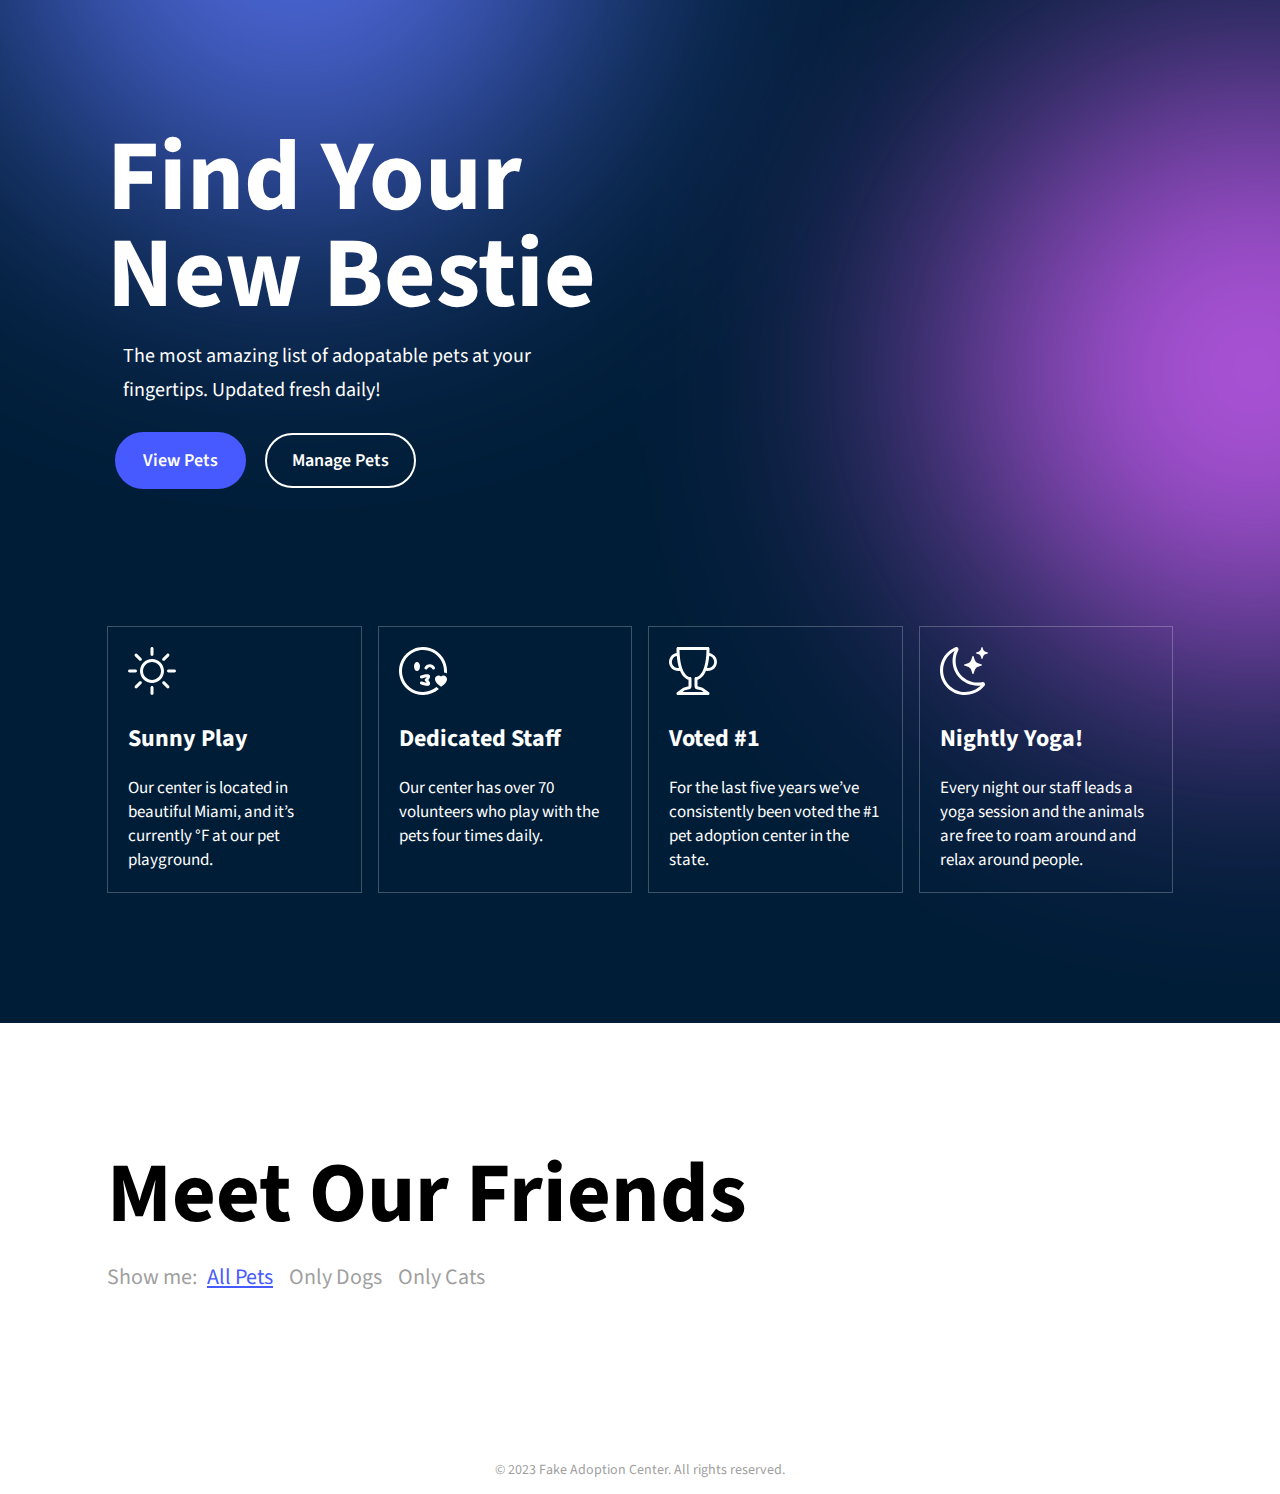
==== commit 849a5a06: "git push test" ====
--- a/index.html
+++ b/index.html
@@ -94,7 +94,7 @@
                 </clipPath>
               </defs>
             </svg>
-            <h2>Nightly Yoga</h2>
+            <h2>Nightly Yoga!</h2>
             <P>Every night our staff leads a yoga session and the animals are free to roam around and relax around
               people.
             </P>
@@ -108,29 +108,28 @@
       <h2 class="page-section-title">Meet Our Friends</h2>
       <div class="pet-filter">
         <p>Show me:
-          <button class="active">All Pets</button>
-          <button>Only Dogs</button>
-          <button>Only Cats</button>
+          <button class="active" data-filter="all">All Pets</button>
+          <button data-filter="dog">Only Dogs</button>
+          <button data-filter="cat">Only Cats</button>
         </p>
       </div>
 
-      <div class="list-of-pets">
+      <div class="list-of-pets"></div>
 
-        <template id="pet-card-template">
-          <div class="pet-card">
-            <div class="pet-card-text">
-              <h3></h3>
-              <p class="pet-description">
-              </p>
-              <p class="pet-age"></p>
-            </div>
-            <div class="pet-card-photo">
-              <img src="" alt="">
-            </div>
+      <template id="pet-card-template">
+        <div class="pet-card">
+          <div class="pet-card-text">
+            <h3></h3>
+            <p class="pet-description"></p>
+            <p class="pet-age"></p>
           </div>
-        </template>
+          <div class="pet-card-photo">
+            <img src="" alt="">
+          </div>
+        </div>
+      </template>
 
-      </div>
+
 
     </div>
   </div>
